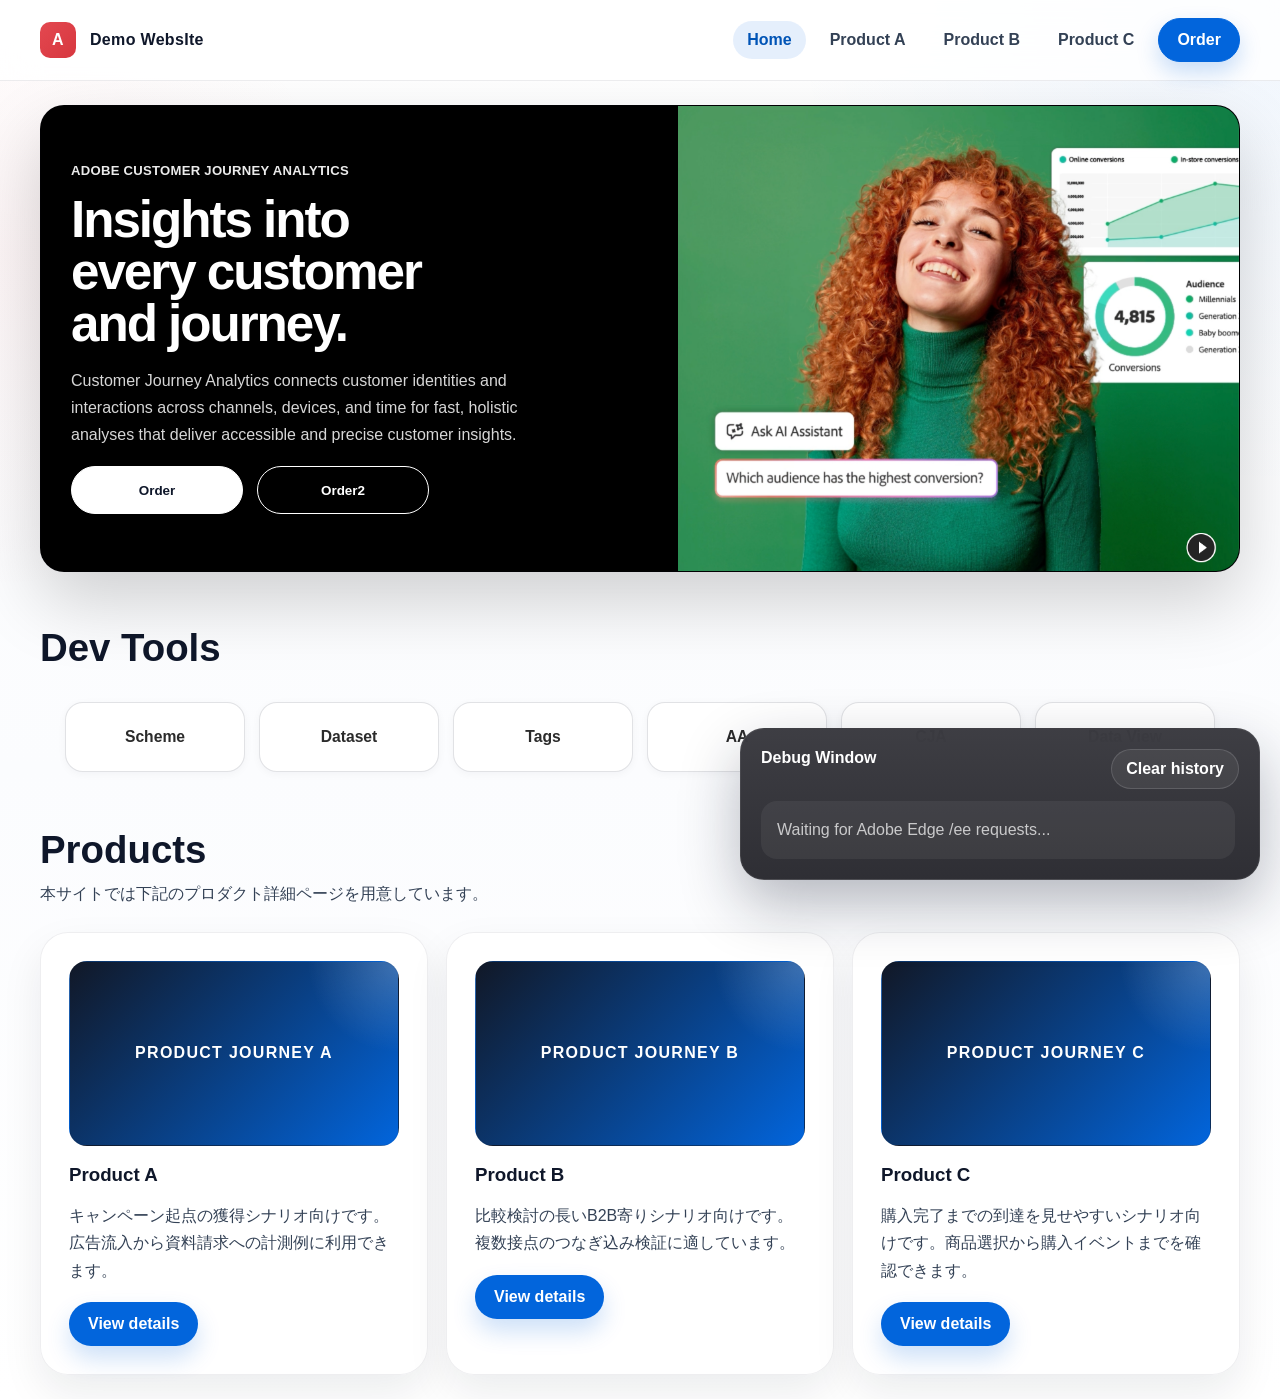
==== index.html @ 6255033c "Update tags tool link" ====
<!DOCTYPE html>
<html lang="ja">
  <head>
    <meta charset="utf-8" />
    <meta name="viewport" content="width=device-width, initial-scale=1" />
    <title>Adobe Demo Commerce | Home</title>
    <meta
      name="description"
      content="Adobe Analytics / Customer Journey Analytics のデモに使いやすい、商品閲覧から申込までの体験サイトです。"
    />
    <script src="https://assets.adobedtm.com/c944d8023d45/63243a3917c3/launch-7893d2162c6a-development.min.js" async></script>
    <link rel="stylesheet" href="assets/styles.css" />
  </head>
  <body class="home-page" data-page-name="home" data-page-category="landing" data-site-section="demo-commerce">
    <header class="site-header">
      <div class="site-header__inner">
        <a class="brand" href="index.html" data-analytics-event="demo.navHome" data-analytics-label="home logo">
          <span class="brand__mark">A</span>
          <span>Demo WebsIte</span>
        </a>
        <nav class="nav" aria-label="Primary">
          <a href="index.html" aria-current="page">Home</a>
          <a href="product-a.html">Product A</a>
          <a href="product-b.html">Product B</a>
          <a href="product-c.html">Product C</a>
          <a class="button button--primary" href="order1.html">Order</a>
        </nav>
      </div>
    </header>

    <main>
      <section class="hero">
        <div class="hero__panel">
          <div class="hero__content">
            <div class="hero__copy">
              <div class="hero__eyebrow">ADOBE CUSTOMER JOURNEY ANALYTICS</div>
              <h1>Insights into every customer and journey.</h1>
              <p>
                Customer Journey Analytics connects customer identities and interactions across channels,
                devices, and time for fast, holistic analyses that deliver accessible and precise customer insights.
              </p>
              <div class="hero__actions">
                <a
                  class="button button--secondary"
                  href="order1.html"
                  data-analytics-event="demo.ctaPrimary"
                  data-analytics-label="hero start order"
                >Order</a>
                <a
                  class="button button--quiet"
                  href="order2.html"
                  data-analytics-event="demo.ctaSecondary"
                  data-analytics-label="hero direct purchase"
                >Order2</a>
              </div>
            </div>
            <div class="hero__media">
              <div class="hero__media-stage">
                <img class="hero__image" src="assets/hero-banner.png" alt="" />
              </div>
            </div>
          </div>
        </div>
      </section>

      <section class="page-section">
        <div class="section-heading">
          <div>
            <h2>Dev Tools</h2>
          </div>
        </div>
        <div class="tools-grid">
          <a
            class="tool-link"
            href="https://experience.adobe.com/#/@acssandboxgdctwo/sname:makutaga-sandbox/platform/schema/browse?initialLoad=false&limit=50&page=1&search=makutaga&sortDescending=1&sortField=lastModifiedDate"
            target="adobe-tool-schema"
          >Scheme</a>
          <a
            class="tool-link"
            href="https://experience.adobe.com/#/@acssandboxgdctwo/sname:makutaga-sandbox/platform/dataset/browse?initialLoad=false&limit=50&page=1&search=makutaga"
            target="adobe-tool-dataset"
          >Dataset</a>
          <a
            class="tool-link"
            href="https://experience.adobe.com/#/@acssandboxgdctwo/sname:makutaga-sandbox/data-collection/tags/companies/COdfe315b537b44970835a52cf2177f55d/properties/PR5b391c469b9547c08da44ddbf000c3e1/dataElements/DE693d056ea1874dbf82fdf738f05960a2"
            target="adobe-tool-tags"
          >Tags</a>
          <a
            class="tool-link"
            href="https://experience.adobe.com/#/@acssandboxgdctwo/so:acssan6/analytics/spa/#/workspace"
            target="adobe-tool-aa"
          >AA</a>
          <a
            class="tool-link"
            href="https://experience.adobe.com/#/@acssandboxgdctwo/platform/analytics/#/workspace"
            target="adobe-tool-cja"
          >CJA</a>
          <a
            class="tool-link"
            href="https://experience.adobe.com/#/@acssandboxgdctwo/platform/analytics/#/apps/data-management/data-views?column=modifiedDate&direction=descending"
            target="adobe-tool-data-view"
          >Data View</a>
        </div>
      </section>

      <section class="page-section">
        <div class="section-heading">
          <div>
            <h2>Products</h2>
            <p>本サイトでは下記のプロダクト詳細ページを用意しています。</p>
          </div>
        </div>
        <div class="grid grid--three">
          <article class="card">
            <div class="feature-media">Product Journey A</div>
            <h3>Product A</h3>
            <p>キャンペーン起点の獲得シナリオ向けです。広告流入から資料請求への計測例に利用できます。</p>
            <div class="button-row">
              <a
                class="button button--primary"
                href="product-a.html"
                data-analytics-event="demo.productSelect"
                data-analytics-label="home product a"
                data-product-name="Product A"
              >View details</a>
            </div>
          </article>
          <article class="card">
            <div class="feature-media">Product Journey B</div>
            <h3>Product B</h3>
            <p>比較検討の長いB2B寄りシナリオ向けです。複数接点のつなぎ込み検証に適しています。</p>
            <div class="button-row">
              <a
                class="button button--primary"
                href="product-b.html"
                data-analytics-event="demo.productSelect"
                data-analytics-label="home product b"
                data-product-name="Product B"
              >View details</a>
            </div>
          </article>
          <article class="card">
            <div class="feature-media">Product Journey C</div>
            <h3>Product C</h3>
            <p>購入完了までの到達を見せやすいシナリオ向けです。商品選択から購入イベントまでを確認できます。</p>
            <div class="button-row">
              <a
                class="button button--primary"
                href="product-c.html"
                data-analytics-event="demo.productSelect"
                data-analytics-label="home product c"
                data-product-name="Product C"
              >View details</a>
            </div>
          </article>
        </div>
      </section>
    </main>

    <script src="assets/site.js"></script>
  </body>
</html>
---- assets/styles.css ----
:root {
  color-scheme: light;
  --spectrum-blue-700: #0265dc;
  --spectrum-blue-800: #0054b6;
  --spectrum-red-600: #e34850;
  --spectrum-red-700: #d7373f;
  --adobe-ink: #0f172a;
  --adobe-slate: #334155;
  --adobe-mist: #eef2ff;
  --adobe-surface: #ffffff;
  --adobe-panel: #f8fafc;
  --spectrum-gray-50: #f8f8f8;
  --spectrum-gray-75: #f2f2f2;
  --spectrum-gray-200: #e6e6e6;
  --spectrum-gray-300: #d5d5d5;
  --spectrum-gray-700: #4b4b4b;
  --spectrum-gray-900: #2c2c2c;
  --page-max-width: 1200px;
  --radius-lg: 24px;
  --radius-md: 18px;
  --radius-sm: 12px;
  --shadow-soft: 0 20px 45px rgba(0, 0, 0, 0.08);
}

* {
  box-sizing: border-box;
}

html {
  scroll-behavior: smooth;
}

body {
  margin: 0;
  font-family: "Adobe Clean", "Source Sans 3", "Segoe UI", sans-serif;
  background:
    radial-gradient(circle at top right, rgba(2, 101, 220, 0.06), transparent 26%),
    radial-gradient(circle at 0% 18%, rgba(227, 72, 80, 0.05), transparent 20%),
    linear-gradient(180deg, #ffffff 0%, #fbfcfe 55%, #ffffff 100%);
  color: var(--adobe-ink);
}

a {
  color: inherit;
  text-decoration: none;
}

img {
  max-width: 100%;
  display: block;
}

.site-header {
  position: sticky;
  top: 0;
  z-index: 50;
  backdrop-filter: blur(18px);
  background: rgba(255, 255, 255, 0.82);
  border-bottom: 1px solid rgba(15, 23, 42, 0.08);
}

.site-header__inner,
.page-section,
.site-footer__inner {
  width: min(calc(100% - 32px), var(--page-max-width));
  margin: 0 auto;
}

.site-header__inner {
  display: flex;
  align-items: center;
  justify-content: space-between;
  padding: 18px 0;
  gap: 24px;
}

.brand {
  display: inline-flex;
  align-items: center;
  gap: 14px;
  font-weight: 700;
  letter-spacing: 0.02em;
}

.brand__mark {
  width: 36px;
  height: 36px;
  display: grid;
  place-items: center;
  border-radius: 10px;
  background: linear-gradient(135deg, var(--spectrum-red-600), var(--spectrum-red-700));
  color: #fff;
  font-weight: 800;
}

.nav {
  display: flex;
  align-items: center;
  gap: 10px;
  flex-wrap: wrap;
  justify-content: flex-end;
}

.nav a {
  padding: 10px 14px;
  border-radius: 999px;
  color: var(--adobe-slate);
  font-weight: 600;
  transition: 180ms ease;
}

.nav a:hover,
.nav a[aria-current="page"] {
  color: var(--spectrum-blue-800);
  background: rgba(2, 101, 220, 0.1);
}

.nav .button {
  padding-inline: 18px;
}

.nav .button--primary {
  background: var(--spectrum-blue-700);
  color: #ffffff;
  border-color: var(--spectrum-blue-700);
  box-shadow: 0 10px 22px rgba(2, 101, 220, 0.22);
}

.nav .button--primary:hover {
  background: var(--spectrum-blue-800);
  color: #ffffff;
}

.hero {
  padding: 32px 0 24px;
}

.hero__panel {
  width: min(calc(100% - 32px), var(--page-max-width));
  margin: 0 auto;
  padding: 40px 36px;
  border-radius: 28px;
  background: linear-gradient(180deg, rgba(10, 10, 12, 0.98), rgba(20, 20, 24, 0.98));
  color: #ffffff;
  border: 1px solid rgba(255, 255, 255, 0.06);
  box-shadow: 0 24px 48px rgba(0, 0, 0, 0.16);
}

.eyebrow,
.hero__eyebrow {
  margin-bottom: 16px;
  color: rgba(255, 255, 255, 0.92);
  font-size: 0.82rem;
  font-weight: 700;
  letter-spacing: 0.02em;
}

.hero h1 {
  margin: 0;
  max-width: 14ch;
  font-size: clamp(2.1rem, 4vw, 3.8rem);
  line-height: 1.02;
  letter-spacing: -0.04em;
}

.hero p {
  max-width: 52ch;
  margin: 16px 0 0;
  font-size: 1rem;
  line-height: 1.7;
  color: rgba(255, 255, 255, 0.84);
}

.hero .button--secondary {
  background: #ffffff;
  color: var(--adobe-ink);
  border-color: #ffffff;
}

.hero .button--quiet {
  background: transparent;
  color: #ffffff;
  border-color: #ffffff;
}

.home-page .hero {
  padding: 24px 0 22px;
}

.home-page .hero__panel {
  width: min(calc(100% - 32px), var(--page-max-width));
  margin: 0 auto;
  padding: 0;
  border-radius: 24px;
  background: #000000;
  color: #ffffff;
  border: 1px solid rgba(15, 23, 42, 0.08);
  box-shadow: 0 30px 70px rgba(0, 0, 0, 0.18);
  overflow: hidden;
  position: relative;
}

.home-page .hero__content {
  display: grid;
  grid-template-columns: minmax(0, 1fr) minmax(380px, 0.88fr);
  align-items: stretch;
}

.home-page .hero__copy {
  padding: 32px 30px;
  display: flex;
  flex-direction: column;
  justify-content: center;
}

.home-page .hero__media {
  min-height: 300px;
}

.home-page .hero__media-stage {
  position: relative;
  width: 100%;
  height: 100%;
  min-height: 300px;
  overflow: hidden;
  background:
    radial-gradient(circle at top left, rgba(255, 255, 255, 0.14), transparent 28%),
    linear-gradient(135deg, #53b56f 0%, #0f8a44 100%);
}

.home-page .hero__image {
  width: 100%;
  height: 100%;
  object-fit: cover;
  object-position: center;
}

.home-page .hero__badge {
  position: absolute;
  padding: 8px 14px;
  border-radius: 12px;
  background: rgba(255, 255, 255, 0.98);
  color: #202223;
  font-weight: 700;
  box-shadow: 0 12px 28px rgba(0, 0, 0, 0.18);
  font-size: 0.76rem;
  text-decoration: none;
}

.home-page .hero__badge--top {
  top: 14px;
  right: 14px;
}

.home-page .hero__badge--mid {
  left: 14px;
  bottom: 52px;
}

.home-page .hero__badge--bottom {
  left: 14px;
  right: 14px;
  bottom: 8px;
  font-weight: 500;
  border: 2px solid rgba(215, 55, 63, 0.22);
}

.home-page .hero__panel::before {
  display: none;
}

.home-page .hero__panel::after {
  display: none;
}

.hero__actions,
.button-row {
  display: flex;
  flex-wrap: wrap;
  gap: 14px;
  margin-top: 18px;
}

.hero__actions .button {
  min-width: 172px;
  min-height: 48px;
  border-radius: 999px;
  font-size: 0.84rem;
}

.hero__stats {
  display: grid;
  grid-template-columns: repeat(3, minmax(0, 1fr));
  gap: 14px;
  margin-top: 40px;
}

.stat {
  padding: 20px;
  border-radius: 20px;
  background: rgba(255, 255, 255, 0.14);
  border: 1px solid rgba(255, 255, 255, 0.16);
}

.stat strong {
  display: block;
  font-size: 1.7rem;
}

.page-section {
  padding: 32px 0 24px;
}

.section-heading {
  display: flex;
  align-items: end;
  justify-content: space-between;
  gap: 18px;
  margin-bottom: 24px;
}

.section-heading h2 {
  margin: 0 0 8px;
  font-size: clamp(1.8rem, 3vw, 2.7rem);
}

.section-heading p {
  margin: 0;
  max-width: 56ch;
  color: var(--adobe-slate);
  line-height: 1.7;
}

.grid {
  display: grid;
  gap: 18px;
}

.grid--three {
  grid-template-columns: repeat(3, minmax(0, 1fr));
}

.grid--two {
  grid-template-columns: repeat(2, minmax(0, 1fr));
}

.tools-grid {
  display: flex;
  flex-wrap: wrap;
  gap: 14px;
  justify-content: center;
}

.tool-link {
  min-width: 180px;
  padding: 24px 34px;
  border: 1px solid rgba(15, 23, 42, 0.12);
  border-radius: 18px;
  background: #ffffff;
  box-shadow: 0 2px 8px rgba(15, 23, 42, 0.04);
  color: #2b2b2b;
  font-size: 0.98rem;
  font-weight: 700;
  line-height: 1.3;
  text-align: center;
  transition: border-color 180ms ease, box-shadow 180ms ease, transform 180ms ease;
}

.tool-link:hover {
  border-color: rgba(2, 101, 220, 0.22);
  box-shadow: 0 10px 24px rgba(15, 23, 42, 0.08);
  transform: translateY(-1px);
}

.card {
  background: rgba(255, 255, 255, 0.94);
  border: 1px solid rgba(15, 23, 42, 0.07);
  border-radius: 28px;
  padding: 28px;
  box-shadow: 0 18px 42px rgba(15, 23, 42, 0.08);
}

.card--accent {
  background:
    linear-gradient(180deg, rgba(239, 246, 255, 0.98), rgba(255, 255, 255, 0.98));
}

.card__icon {
  width: 48px;
  height: 48px;
  display: inline-grid;
  place-items: center;
  border-radius: 14px;
  margin-bottom: 16px;
  background: linear-gradient(135deg, rgba(2, 101, 220, 0.12), rgba(227, 72, 80, 0.12));
  color: var(--spectrum-blue-800);
  font-weight: 700;
}

.card h3,
.card h4 {
  margin: 0 0 10px;
}

.card p,
.card li,
.timeline__item p,
.detail-list li {
  color: var(--adobe-slate);
  line-height: 1.7;
}

.feature-media {
  aspect-ratio: 16 / 9;
  border-radius: var(--radius-md);
  background:
    radial-gradient(circle at top right, rgba(255, 255, 255, 0.22), transparent 24%),
    linear-gradient(135deg, #111827, #0265dc);
  border: 1px solid rgba(15, 23, 42, 0.06);
  margin-bottom: 18px;
  display: grid;
  place-items: center;
  color: #fff;
  font-weight: 700;
  letter-spacing: 0.08em;
  text-transform: uppercase;
}

.button {
  display: inline-flex;
  align-items: center;
  justify-content: center;
  gap: 8px;
  min-height: 44px;
  padding: 10px 18px;
  border-radius: 999px;
  border: 1px solid transparent;
  font-weight: 700;
  cursor: pointer;
  transition: 180ms ease;
}

.button--primary {
  background: var(--spectrum-blue-700);
  color: #fff;
  box-shadow: 0 12px 24px rgba(2, 101, 220, 0.2);
}

.button--primary:hover {
  background: var(--spectrum-blue-800);
}

.button--secondary {
  background: #fff;
  color: var(--adobe-ink);
  border-color: rgba(15, 23, 42, 0.1);
}

.button--quiet {
  background: rgba(2, 101, 220, 0.08);
  color: var(--spectrum-blue-800);
  border-color: rgba(2, 101, 220, 0.08);
}

.timeline {
  display: grid;
  gap: 14px;
}

.timeline__item {
  padding: 18px 20px;
  border-left: 4px solid var(--spectrum-red-600);
  border-radius: 0 var(--radius-md) var(--radius-md) 0;
  background: rgba(255, 255, 255, 0.92);
  border-top: 1px solid rgba(15, 23, 42, 0.05);
  border-right: 1px solid rgba(15, 23, 42, 0.05);
  border-bottom: 1px solid rgba(15, 23, 42, 0.05);
}

.detail-list,
.check-list {
  padding-left: 20px;
  margin: 14px 0 0;
}

.form-shell {
  display: grid;
  grid-template-columns: 1.2fr 0.8fr;
  gap: 18px;
}

.form-card {
  padding: 28px;
}

.field {
  display: grid;
  gap: 8px;
  margin-bottom: 18px;
}

.field label,
.field legend {
  font-weight: 700;
}

.field input,
.field select,
.field textarea {
  width: 100%;
  padding: 13px 14px;
  font: inherit;
  border-radius: 14px;
  border: 1px solid var(--spectrum-gray-300);
  background: #fff;
}

.fieldset-inline {
  border: 0;
  padding: 0;
  margin: 0 0 18px;
}

.option-row {
  display: grid;
  gap: 10px;
}

.option {
  display: flex;
  gap: 12px;
  align-items: start;
  padding: 14px;
  border: 1px solid var(--spectrum-gray-300);
  border-radius: 16px;
  background: #fff;
}

.option input {
  margin-top: 4px;
}

.option strong {
  display: block;
  margin-bottom: 4px;
}

.summary {
  background: linear-gradient(180deg, rgba(239, 246, 255, 0.96), rgba(255, 255, 255, 0.98));
}

.summary dt {
  color: var(--adobe-slate);
  margin-top: 12px;
}

.summary dd {
  margin: 4px 0 0;
  font-weight: 700;
}

.flash {
  margin-top: 18px;
  padding: 14px 16px;
  border-radius: 16px;
  background: rgba(2, 101, 220, 0.08);
  color: var(--spectrum-blue-800);
  display: none;
}

.flash.is-visible {
  display: block;
}

.site-footer {
  padding: 40px 0 64px;
}

.site-footer__inner {
  display: grid;
  gap: 18px;
  grid-template-columns: 1.2fr 0.8fr;
}

.fine-print {
  color: var(--adobe-slate);
  font-size: 0.95rem;
  line-height: 1.7;
}

.debug-panel {
  position: fixed;
  right: 20px;
  bottom: 20px;
  z-index: 90;
  width: min(520px, calc(100vw - 24px));
}

.debug-panel__drawer {
  padding: 20px;
  border: 1px solid rgba(255, 255, 255, 0.08);
  border-radius: 24px;
  background:
    linear-gradient(180deg, rgba(54, 54, 60, 0.96), rgba(38, 38, 44, 0.96));
  color: #f8fafc;
  box-shadow: 0 24px 60px rgba(15, 23, 42, 0.3);
  backdrop-filter: blur(18px);
}

.debug-panel__header {
  display: flex;
  align-items: start;
  justify-content: space-between;
  gap: 16px;
}

.debug-panel__toggle {
  padding: 0;
  border: 0;
  background: transparent;
  color: #ffffff;
  font: inherit;
  font-size: 1rem;
  font-weight: 700;
  cursor: pointer;
}

.debug-panel__content[hidden] {
  display: none;
}

.debug-panel__header p {
  margin: 8px 0 0;
  color: rgba(255, 255, 255, 0.72);
  line-height: 1.6;
}

.debug-panel__clear {
  min-width: 116px;
  min-height: 40px;
  padding: 0 14px;
  border: 1px solid rgba(255, 255, 255, 0.14);
  border-radius: 999px;
  background: rgba(255, 255, 255, 0.06);
  color: #ffffff;
  font: inherit;
  font-weight: 700;
  cursor: pointer;
}

.debug-history {
  display: grid;
  gap: 14px;
  margin-top: 12px;
  max-height: min(65vh, 720px);
  overflow: auto;
  padding-right: 4px;
}

.debug-panel__empty {
  margin: 0;
  padding: 16px;
  border-radius: 16px;
  background: rgba(255, 255, 255, 0.06);
  color: rgba(255, 255, 255, 0.72);
  line-height: 1.6;
}

.debug-history-item {
  padding: 16px;
  border-radius: 18px;
  background: rgba(255, 255, 255, 0.05);
  border: 1px solid rgba(255, 255, 255, 0.08);
  box-shadow: none;
}

.debug-history-item__title {
  display: flex;
  flex-direction: column;
  gap: 4px;
  margin-bottom: 12px;
}

.debug-history-item__title strong {
  color: #ffffff;
  font-size: 0.95rem;
  line-height: 1.45;
}

.debug-history-item__title span {
  color: #7cc0ff;
  font-size: 0.82rem;
  word-break: break-word;
}

.debug-history-item__grid {
  display: grid;
  grid-template-columns: repeat(2, minmax(0, 1fr));
  gap: 10px;
  margin: 0;
}

.debug-definition {
  padding: 10px 12px;
  border-radius: 12px;
  background: rgba(255, 255, 255, 0.04);
  border: 1px solid rgba(255, 255, 255, 0.06);
}

.debug-definition dt {
  color: rgba(255, 255, 255, 0.62);
  font-size: 0.74rem;
  text-transform: uppercase;
  letter-spacing: 0.04em;
}

.debug-definition dd {
  margin: 6px 0 0;
  color: #ffffff;
  font-size: 0.86rem;
  word-break: break-word;
}

.debug-code-block {
  margin-top: 12px;
  padding: 12px;
  border-radius: 14px;
  background: rgba(255, 255, 255, 0.04);
  border: 1px solid rgba(255, 255, 255, 0.06);
}

.debug-code-block strong {
  display: block;
  color: rgba(255, 255, 255, 0.72);
  font-size: 0.78rem;
  letter-spacing: 0.04em;
  text-transform: uppercase;
}

.debug-code-block pre {
  margin: 10px 0 0;
  max-height: 220px;
  overflow: auto;
  color: #f8fafc;
  font-size: 0.78rem;
  line-height: 1.55;
  white-space: pre-wrap;
  word-break: break-word;
}

.json-tree {
  margin-top: 8px;
}

.json-tree__node {
  margin: 0;
  padding-left: 12px;
  border-left: 1px solid rgba(255, 255, 255, 0.1);
}

.json-tree__node + .json-tree__node {
  margin-top: 6px;
}

.json-tree__summary {
  cursor: pointer;
  color: #ffffff;
  font-weight: 600;
  padding: 4px 0;
  list-style: none;
}

.json-tree__summary::-webkit-details-marker {
  display: none;
}

.json-tree__summary::before {
  content: "▾";
  display: inline-block;
  margin-right: 8px;
  color: #7cc0ff;
}

.json-tree__node:not([open]) > .json-tree__summary::before {
  content: "▸";
}

.json-tree__children {
  display: grid;
  gap: 6px;
  margin: 4px 0 8px;
}

.json-tree__row {
  display: flex;
  gap: 10px;
  align-items: start;
  flex-wrap: wrap;
}

.json-tree__key {
  color: #7cc0ff;
  min-width: 120px;
  font-weight: 600;
}

.json-tree__value {
  color: #f8fafc;
  word-break: break-word;
}

.json-tree__value--string {
  color: #d6f5ff;
}

.json-tree__value--number {
  color: #fdbb74;
}

.json-tree__value--boolean {
  color: #86efac;
}

.json-tree__value--null {
  color: #94a3b8;
}

@media (max-width: 960px) {
  .hero__stats,
  .grid--three,
  .grid--two,
  .form-shell,
  .site-footer__inner {
    grid-template-columns: 1fr;
  }

  .section-heading {
    align-items: start;
    flex-direction: column;
  }

  .tool-link {
    min-width: 160px;
    flex: 1 1 calc(50% - 14px);
  }
}

@media (max-width: 720px) {
  .site-header__inner {
    align-items: start;
    flex-direction: column;
  }

  .hero__content {
    grid-template-columns: 1fr;
  }

  .tool-link {
    width: 100%;
    min-width: 0;
    flex-basis: 100%;
  }

  .home-page .hero__copy {
    padding: 26px 20px 14px;
  }

  .home-page .hero__media {
    min-height: 220px;
  }

  .home-page .hero__media-stage {
    min-height: 220px;
  }

  .hero__badge--top {
    top: 24px;
    right: 24px;
  }

  .hero__badge--mid {
    left: 20px;
    bottom: 116px;
  }

  .hero__badge--bottom {
    left: 20px;
    right: 20px;
    bottom: 28px;
  }

  .hero {
    padding-top: 32px;
  }

  .page-section,
  .site-footer {
    padding-top: 24px;
  }

  .debug-panel {
    right: 12px;
    bottom: 12px;
    width: calc(100vw - 24px);
  }

  .debug-panel__header {
    flex-direction: column;
  }

  .debug-history-item__grid {
    grid-template-columns: 1fr;
  }
}
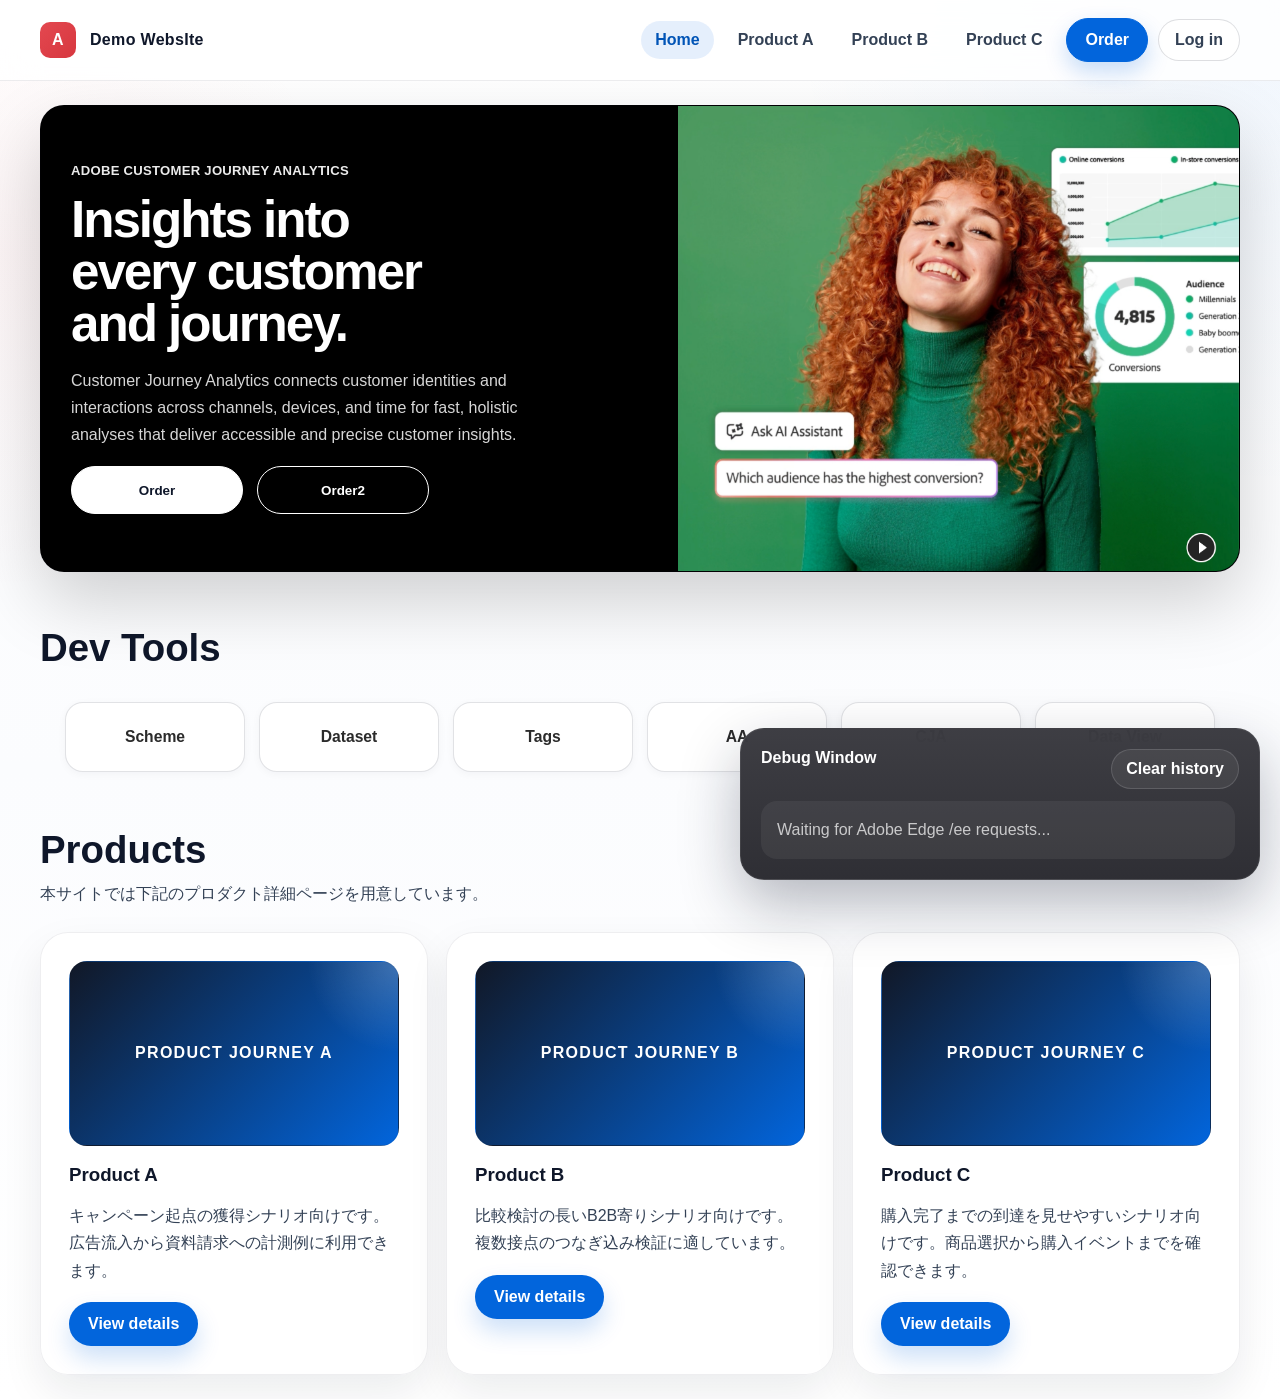
==== commit b5adf097: "Add demo login state UI and tracking" ====
--- a/index.html
+++ b/index.html
@@ -24,6 +24,7 @@
           <a href="product-b.html">Product B</a>
           <a href="product-c.html">Product C</a>
           <a class="button button--primary" href="order1.html">Order</a>
+          <div class="nav__account" data-login-root></div>
         </nav>
       </div>
     </header>
@@ -97,7 +98,7 @@
           >CJA</a>
           <a
             class="tool-link"
-            href="https://experience.adobe.com/#/@acssandboxgdctwo/platform/analytics/#/apps/data-management/data-views?column=modifiedDate&direction=descending"
+            href="https://experience.adobe.com/#/@acssandboxgdctwo/platform/analytics/#/apps/data-management/data-views/dv_6942c22f66d8c3b00495991f"
             target="adobe-tool-data-view"
           >Data View</a>
         </div>
--- a/assets/styles.css
+++ b/assets/styles.css
@@ -131,6 +131,91 @@
   color: #ffffff;
 }
 
+.nav__account {
+  display: flex;
+  align-items: center;
+}
+
+.account-nav {
+  display: flex;
+  align-items: center;
+  justify-content: flex-end;
+  gap: 10px;
+  flex-wrap: wrap;
+  color: var(--adobe-slate);
+}
+
+.account-nav__button,
+.account-nav__submit,
+.account-nav__logout {
+  appearance: none;
+  min-height: 42px;
+  padding: 10px 16px;
+  border: 1px solid rgba(15, 23, 42, 0.14);
+  border-radius: 999px;
+  background: rgba(255, 255, 255, 0.82);
+  color: var(--adobe-slate);
+  cursor: pointer;
+  font: inherit;
+  font-weight: 700;
+  transition: 180ms ease;
+}
+
+.account-nav__button:hover,
+.account-nav__submit:hover,
+.account-nav__logout:hover {
+  border-color: rgba(2, 101, 220, 0.3);
+  color: var(--spectrum-blue-800);
+  background: rgba(2, 101, 220, 0.08);
+}
+
+.account-nav__greeting {
+  font-size: 0.92rem;
+  font-weight: 700;
+}
+
+.account-nav__panel {
+  display: flex;
+  align-items: center;
+  gap: 10px;
+  flex-wrap: wrap;
+  padding: 10px 12px;
+  border: 1px solid rgba(15, 23, 42, 0.1);
+  border-radius: 18px;
+  background: rgba(255, 255, 255, 0.92);
+  box-shadow: 0 14px 32px rgba(15, 23, 42, 0.08);
+}
+
+.account-nav__field {
+  display: flex;
+  flex-direction: column;
+  gap: 6px;
+}
+
+.account-nav__field label {
+  font-size: 0.78rem;
+  font-weight: 700;
+  color: var(--adobe-slate);
+}
+
+.account-nav__field input {
+  width: min(220px, 50vw);
+  min-height: 42px;
+  padding: 10px 14px;
+  border: 1px solid rgba(15, 23, 42, 0.12);
+  border-radius: 999px;
+  background: #ffffff;
+  color: var(--adobe-ink);
+  font: inherit;
+}
+
+.account-nav__error {
+  width: 100%;
+  font-size: 0.8rem;
+  color: var(--spectrum-red-700);
+  font-weight: 700;
+}
+
 .hero {
   padding: 32px 0 24px;
 }
@@ -851,6 +936,22 @@
     flex-direction: column;
   }
 
+  .nav {
+    width: 100%;
+    justify-content: flex-start;
+  }
+
+  .nav__account,
+  .account-nav {
+    width: 100%;
+    justify-content: flex-start;
+  }
+
+  .account-nav__field,
+  .account-nav__field input {
+    width: 100%;
+  }
+
   .hero__content {
     grid-template-columns: 1fr;
   }
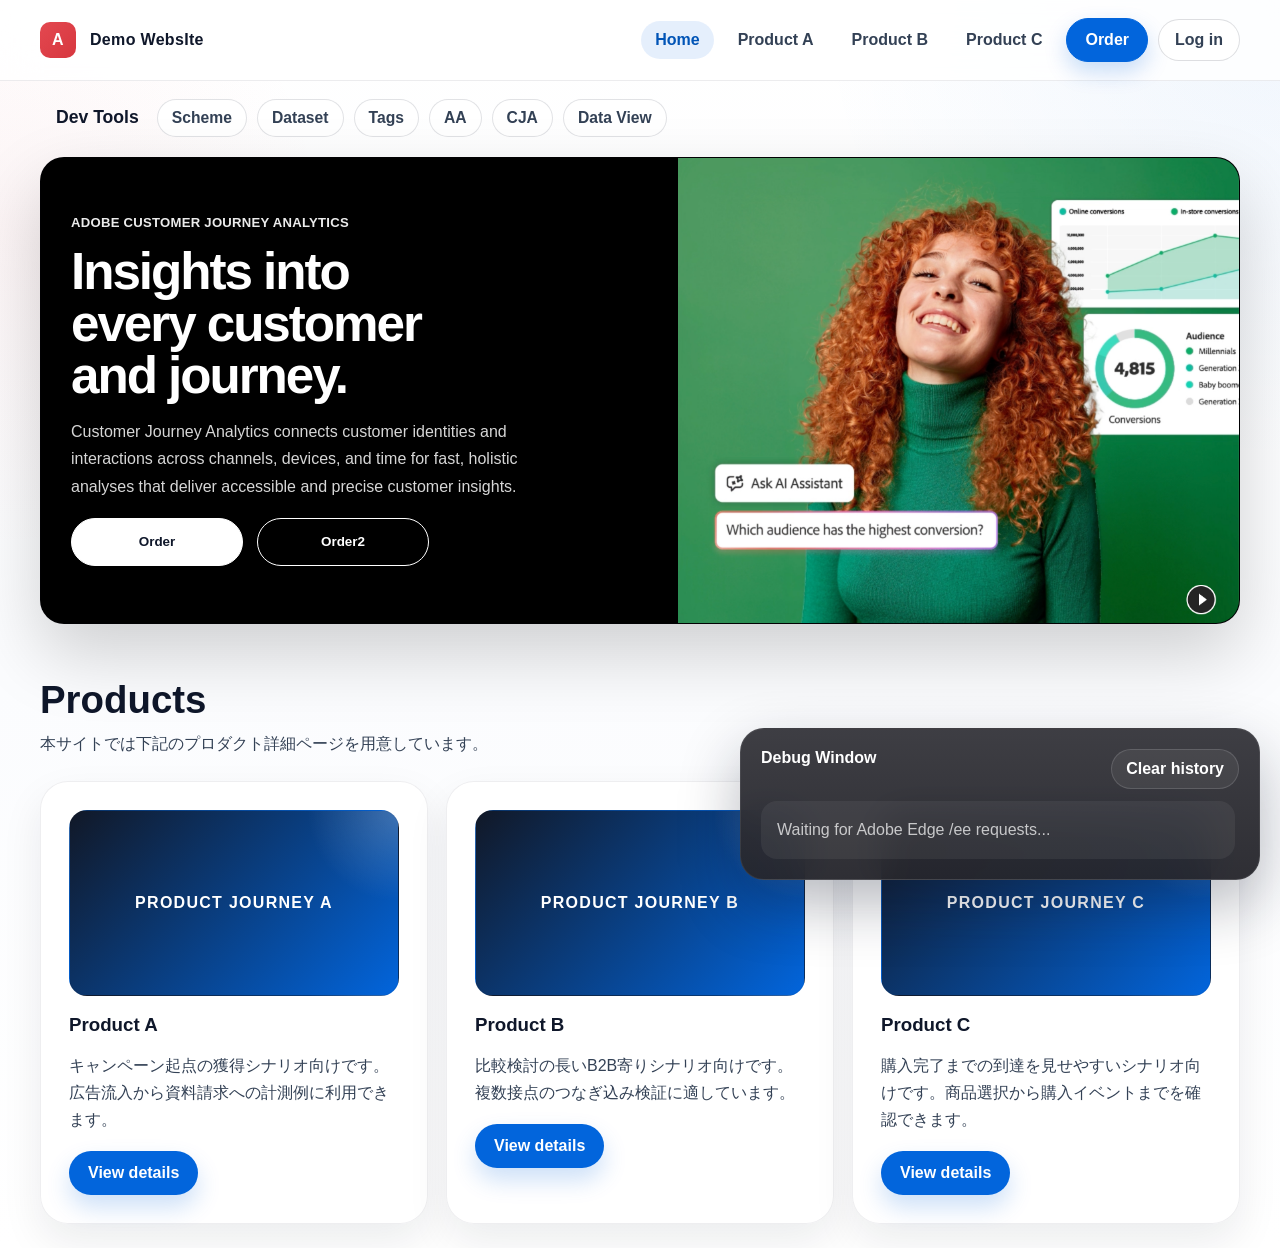
==== commit 5ebd3d0d: "Move dev tools above hero" ====
--- a/index.html
+++ b/index.html
@@ -30,6 +30,44 @@
     </header>
 
     <main>
+      <section class="page-section page-section--tools">
+        <div class="tools-bar">
+          <h2>Dev Tools</h2>
+          <div class="tools-grid">
+            <a
+              class="tool-link"
+              href="https://experience.adobe.com/#/@acssandboxgdctwo/sname:makutaga-sandbox/platform/schema/browse?initialLoad=false&limit=50&page=1&search=makutaga&sortDescending=1&sortField=lastModifiedDate"
+              target="adobe-tool-schema"
+            >Scheme</a>
+            <a
+              class="tool-link"
+              href="https://experience.adobe.com/#/@acssandboxgdctwo/sname:makutaga-sandbox/platform/dataset/browse?initialLoad=false&limit=50&page=1&search=makutaga"
+              target="adobe-tool-dataset"
+            >Dataset</a>
+            <a
+              class="tool-link"
+              href="https://experience.adobe.com/#/@acssandboxgdctwo/sname:makutaga-sandbox/data-collection/tags/companies/COdfe315b537b44970835a52cf2177f55d/properties/PR5b391c469b9547c08da44ddbf000c3e1/dataElements/DE693d056ea1874dbf82fdf738f05960a2"
+              target="adobe-tool-tags"
+            >Tags</a>
+            <a
+              class="tool-link"
+              href="https://experience.adobe.com/#/@acssandboxgdctwo/so:acssan6/analytics/spa/#/workspace"
+              target="adobe-tool-aa"
+            >AA</a>
+            <a
+              class="tool-link"
+              href="https://experience.adobe.com/#/@acssandboxgdctwo/platform/analytics/#/workspace"
+              target="adobe-tool-cja"
+            >CJA</a>
+            <a
+              class="tool-link"
+              href="https://experience.adobe.com/#/@acssandboxgdctwo/platform/analytics/#/apps/data-management/data-views/dv_6942c22f66d8c3b00495991f"
+              target="adobe-tool-data-view"
+            >Data View</a>
+          </div>
+        </div>
+      </section>
+
       <section class="hero">
         <div class="hero__panel">
           <div class="hero__content">
@@ -61,46 +99,6 @@
               </div>
             </div>
           </div>
-        </div>
-      </section>
-
-      <section class="page-section">
-        <div class="section-heading">
-          <div>
-            <h2>Dev Tools</h2>
-          </div>
-        </div>
-        <div class="tools-grid">
-          <a
-            class="tool-link"
-            href="https://experience.adobe.com/#/@acssandboxgdctwo/sname:makutaga-sandbox/platform/schema/browse?initialLoad=false&limit=50&page=1&search=makutaga&sortDescending=1&sortField=lastModifiedDate"
-            target="adobe-tool-schema"
-          >Scheme</a>
-          <a
-            class="tool-link"
-            href="https://experience.adobe.com/#/@acssandboxgdctwo/sname:makutaga-sandbox/platform/dataset/browse?initialLoad=false&limit=50&page=1&search=makutaga"
-            target="adobe-tool-dataset"
-          >Dataset</a>
-          <a
-            class="tool-link"
-            href="https://experience.adobe.com/#/@acssandboxgdctwo/sname:makutaga-sandbox/data-collection/tags/companies/COdfe315b537b44970835a52cf2177f55d/properties/PR5b391c469b9547c08da44ddbf000c3e1/dataElements/DE693d056ea1874dbf82fdf738f05960a2"
-            target="adobe-tool-tags"
-          >Tags</a>
-          <a
-            class="tool-link"
-            href="https://experience.adobe.com/#/@acssandboxgdctwo/so:acssan6/analytics/spa/#/workspace"
-            target="adobe-tool-aa"
-          >AA</a>
-          <a
-            class="tool-link"
-            href="https://experience.adobe.com/#/@acssandboxgdctwo/platform/analytics/#/workspace"
-            target="adobe-tool-cja"
-          >CJA</a>
-          <a
-            class="tool-link"
-            href="https://experience.adobe.com/#/@acssandboxgdctwo/platform/analytics/#/apps/data-management/data-views/dv_6942c22f66d8c3b00495991f"
-            target="adobe-tool-data-view"
-          >Data View</a>
         </div>
       </section>
 
--- a/assets/styles.css
+++ b/assets/styles.css
@@ -269,7 +269,7 @@
 }
 
 .home-page .hero {
-  padding: 24px 0 22px;
+  padding: 12px 0 22px;
 }
 
 .home-page .hero__panel {
@@ -432,29 +432,55 @@
 .tools-grid {
   display: flex;
   flex-wrap: wrap;
-  gap: 14px;
-  justify-content: center;
+  gap: 10px;
+  align-items: center;
 }
 
 .tool-link {
-  min-width: 180px;
-  padding: 24px 34px;
+  min-width: 0;
+  padding: 10px 14px;
   border: 1px solid rgba(15, 23, 42, 0.12);
-  border-radius: 18px;
-  background: #ffffff;
-  box-shadow: 0 2px 8px rgba(15, 23, 42, 0.04);
-  color: #2b2b2b;
+  border-radius: 999px;
+  background: rgba(255, 255, 255, 0.9);
+  box-shadow: none;
+  color: var(--adobe-slate);
   font-size: 0.98rem;
   font-weight: 700;
-  line-height: 1.3;
+  line-height: 1;
   text-align: center;
   transition: border-color 180ms ease, box-shadow 180ms ease, transform 180ms ease;
 }
 
 .tool-link:hover {
+  color: var(--spectrum-blue-800);
+  background: rgba(2, 101, 220, 0.08);
   border-color: rgba(2, 101, 220, 0.22);
-  box-shadow: 0 10px 24px rgba(15, 23, 42, 0.08);
-  transform: translateY(-1px);
+  box-shadow: none;
+  transform: none;
+}
+
+.page-section--tools {
+  padding: 18px 0 8px;
+}
+
+.tools-bar {
+  width: min(calc(100% - 32px), var(--page-max-width));
+  margin: 0 auto;
+  display: flex;
+  align-items: center;
+  gap: 18px;
+  flex-wrap: wrap;
+}
+
+.tools-bar h2 {
+  margin: 0;
+  font-size: 1.1rem;
+  line-height: 1;
+  white-space: nowrap;
+}
+
+.tools-bar .tools-grid {
+  flex: 1 1 auto;
 }
 
 .card {
@@ -928,6 +954,10 @@
     min-width: 160px;
     flex: 1 1 calc(50% - 14px);
   }
+
+  .tools-bar {
+    align-items: flex-start;
+  }
 }
 
 @media (max-width: 720px) {
@@ -957,9 +987,8 @@
   }
 
   .tool-link {
-    width: 100%;
     min-width: 0;
-    flex-basis: 100%;
+    flex-basis: auto;
   }
 
   .home-page .hero__copy {
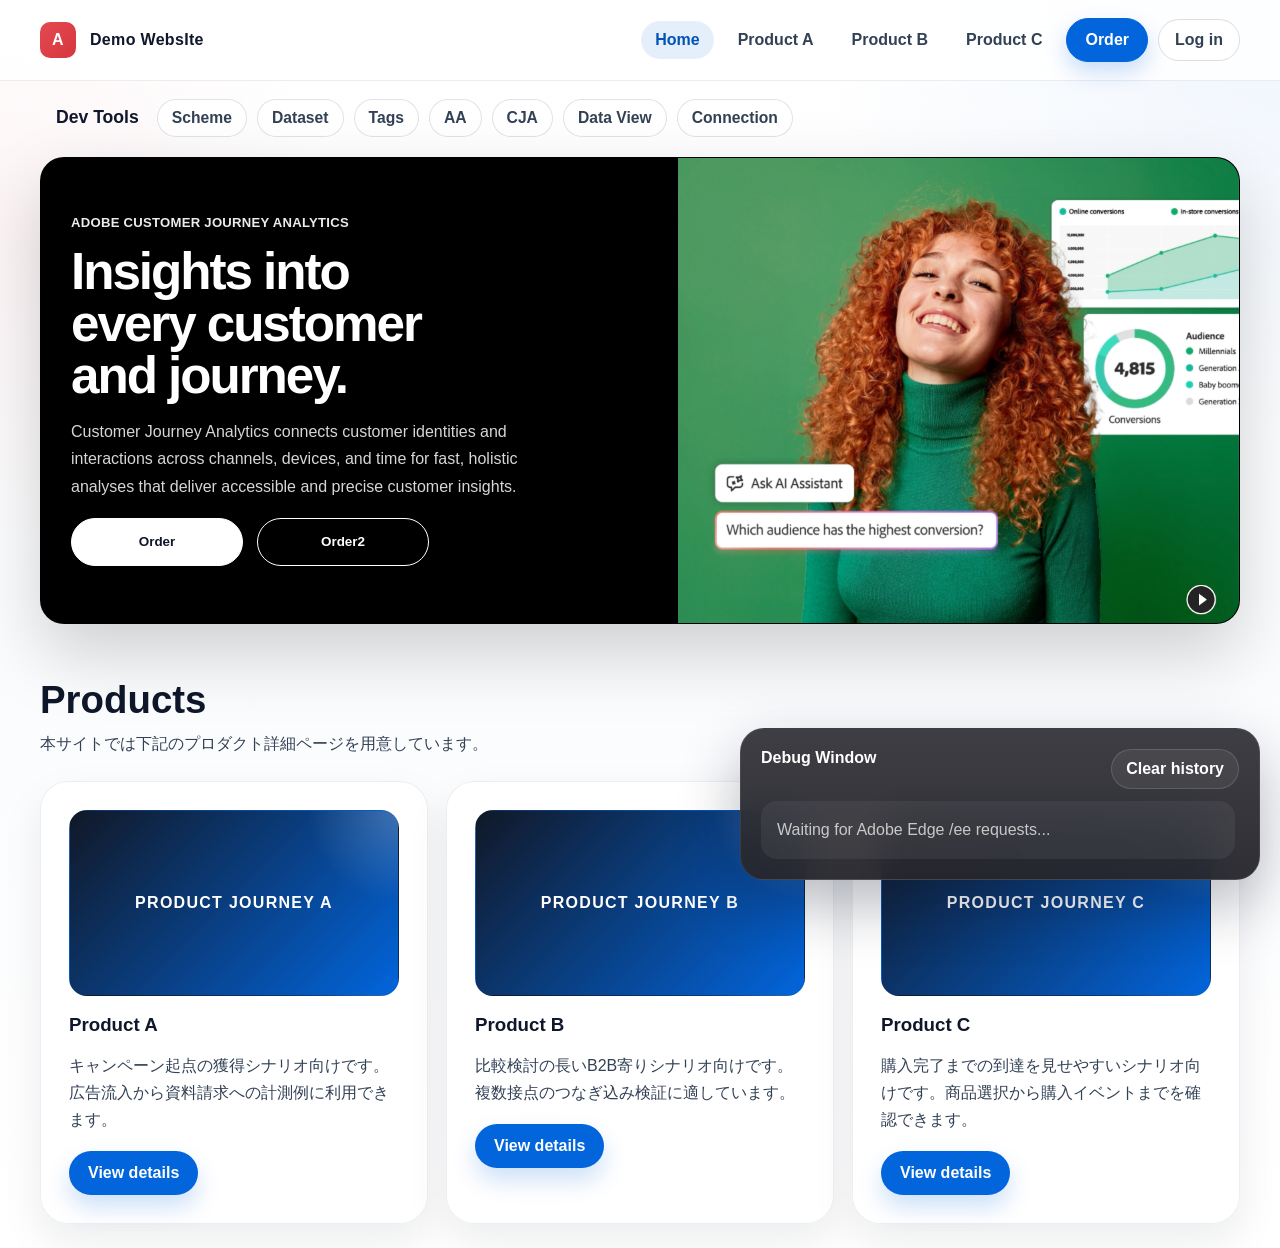
==== commit 058ae6a9: "Add connection link to dev tools" ====
--- a/index.html
+++ b/index.html
@@ -64,6 +64,11 @@
               href="https://experience.adobe.com/#/@acssandboxgdctwo/platform/analytics/#/apps/data-management/data-views/dv_6942c22f66d8c3b00495991f"
               target="adobe-tool-data-view"
             >Data View</a>
+            <a
+              class="tool-link"
+              href="https://experience.adobe.com/#/@acssandboxgdctwo/platform/analytics/#/apps/data-management/connections/dg_66f20267-cd87-4d2e-9e43-06689770b62d?page=1&search=all&column=lastAdded&direction=descending&limit=25"
+              target="adobe-tool-connection"
+            >Connection</a>
           </div>
         </div>
       </section>
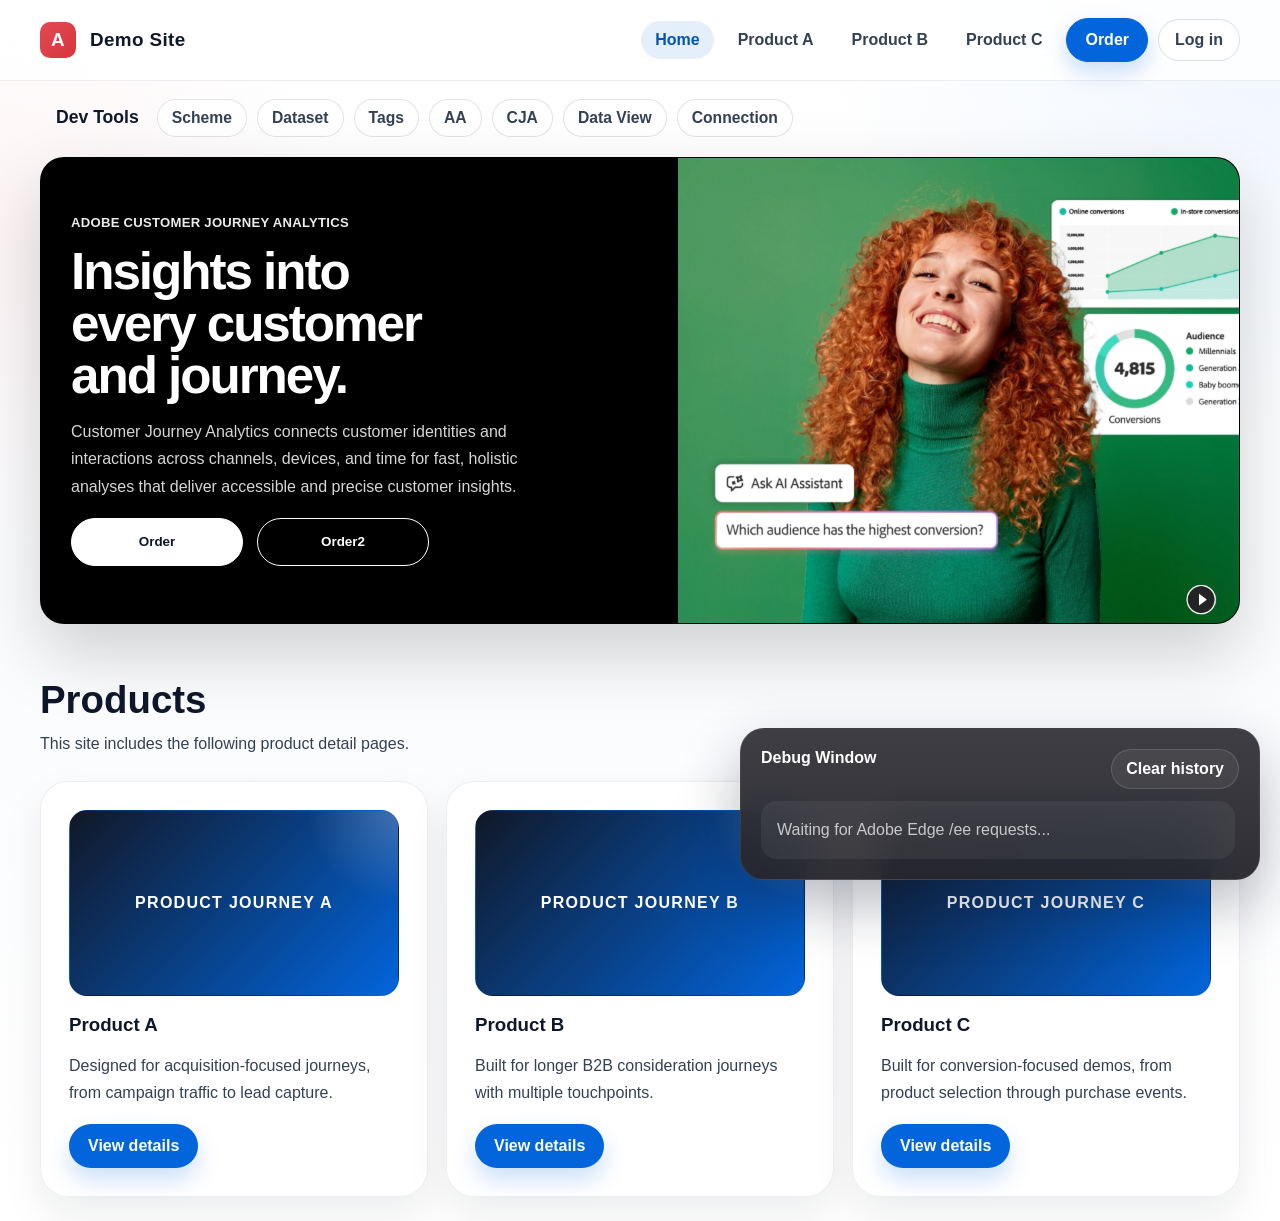
==== commit 779dc9cb: "Translate site copy to English" ====
--- a/index.html
+++ b/index.html
@@ -1,12 +1,12 @@
 <!DOCTYPE html>
-<html lang="ja">
+<html lang="en">
   <head>
     <meta charset="utf-8" />
     <meta name="viewport" content="width=device-width, initial-scale=1" />
-    <title>Adobe Demo Commerce | Home</title>
+    <title>Demo Site | Home</title>
     <meta
       name="description"
-      content="Adobe Analytics / Customer Journey Analytics のデモに使いやすい、商品閲覧から申込までの体験サイトです。"
+      content="A demo site for Adobe Analytics and Customer Journey Analytics, covering product browsing through conversion."
     />
     <script src="https://assets.adobedtm.com/c944d8023d45/63243a3917c3/launch-7893d2162c6a-development.min.js" async></script>
     <link rel="stylesheet" href="assets/styles.css" />
@@ -16,7 +16,7 @@
       <div class="site-header__inner">
         <a class="brand" href="index.html" data-analytics-event="demo.navHome" data-analytics-label="home logo">
           <span class="brand__mark">A</span>
-          <span>Demo WebsIte</span>
+          <span>Demo Site</span>
         </a>
         <nav class="nav" aria-label="Primary">
           <a href="index.html" aria-current="page">Home</a>
@@ -111,14 +111,14 @@
         <div class="section-heading">
           <div>
             <h2>Products</h2>
-            <p>本サイトでは下記のプロダクト詳細ページを用意しています。</p>
+            <p>This site includes the following product detail pages.</p>
           </div>
         </div>
         <div class="grid grid--three">
           <article class="card">
             <div class="feature-media">Product Journey A</div>
             <h3>Product A</h3>
-            <p>キャンペーン起点の獲得シナリオ向けです。広告流入から資料請求への計測例に利用できます。</p>
+            <p>Designed for acquisition-focused journeys, from campaign traffic to lead capture.</p>
             <div class="button-row">
               <a
                 class="button button--primary"
@@ -132,7 +132,7 @@
           <article class="card">
             <div class="feature-media">Product Journey B</div>
             <h3>Product B</h3>
-            <p>比較検討の長いB2B寄りシナリオ向けです。複数接点のつなぎ込み検証に適しています。</p>
+            <p>Built for longer B2B consideration journeys with multiple touchpoints.</p>
             <div class="button-row">
               <a
                 class="button button--primary"
@@ -146,7 +146,7 @@
           <article class="card">
             <div class="feature-media">Product Journey C</div>
             <h3>Product C</h3>
-            <p>購入完了までの到達を見せやすいシナリオ向けです。商品選択から購入イベントまでを確認できます。</p>
+            <p>Built for conversion-focused demos, from product selection through purchase events.</p>
             <div class="button-row">
               <a
                 class="button button--primary"
--- a/assets/styles.css
+++ b/assets/styles.css
@@ -78,6 +78,7 @@
   display: inline-flex;
   align-items: center;
   gap: 14px;
+  font-size: 1.18rem;
   font-weight: 700;
   letter-spacing: 0.02em;
 }
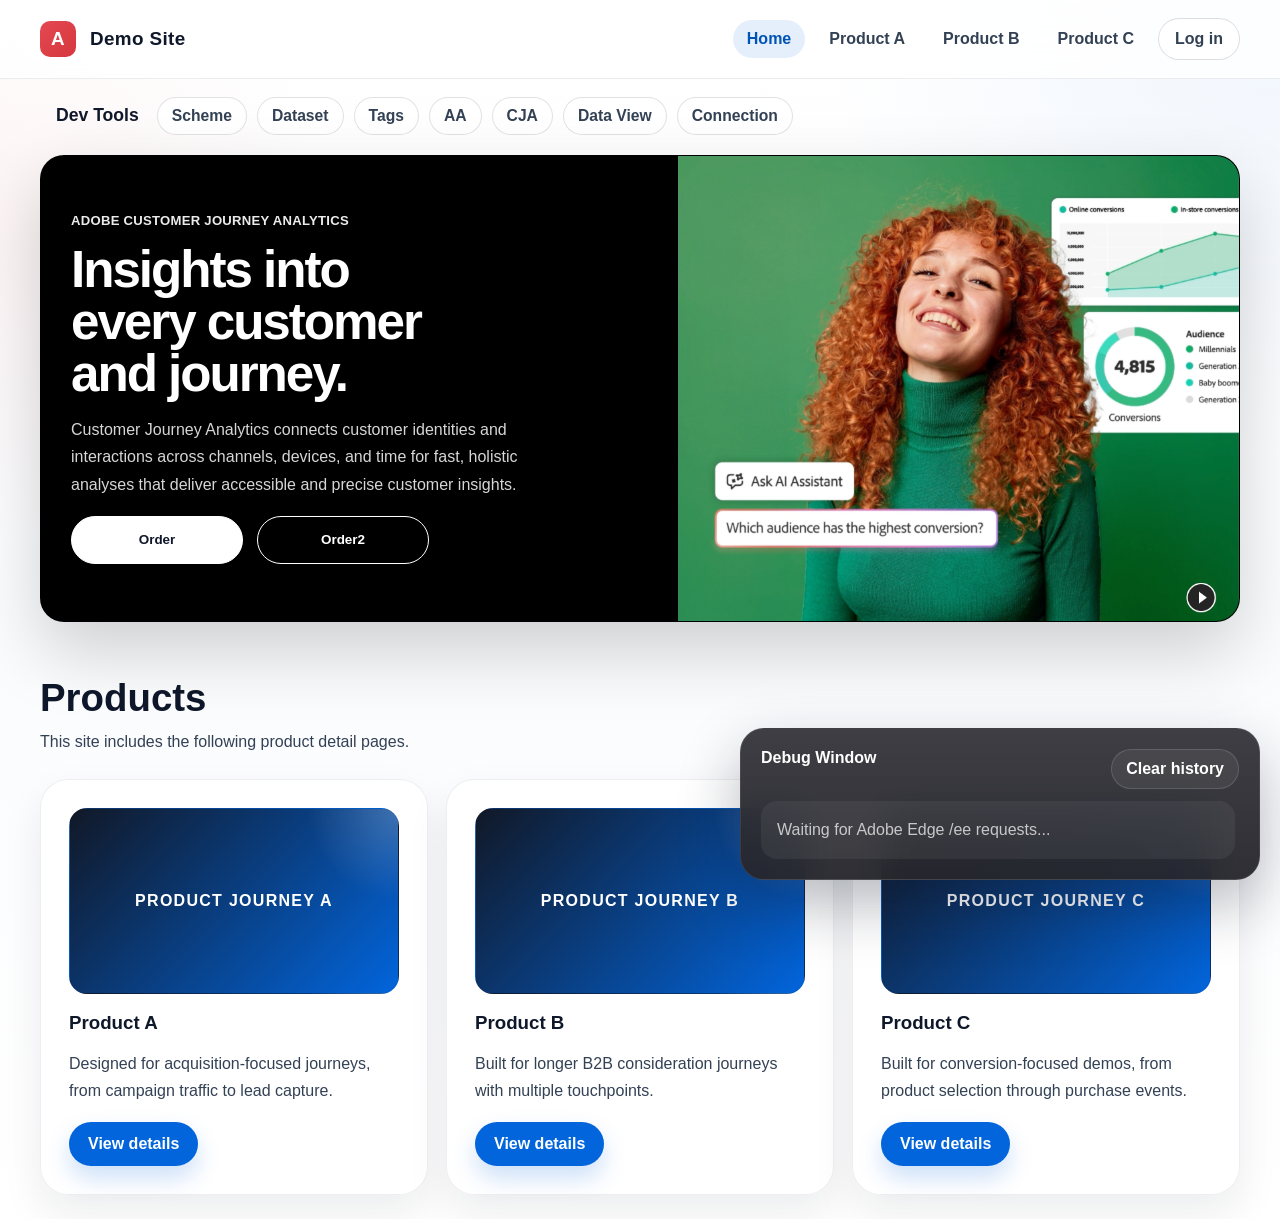
==== commit 0634aeab: "Remove order button from header" ====
--- a/index.html
+++ b/index.html
@@ -23,7 +23,6 @@
           <a href="product-a.html">Product A</a>
           <a href="product-b.html">Product B</a>
           <a href="product-c.html">Product C</a>
-          <a class="button button--primary" href="order1.html">Order</a>
           <div class="nav__account" data-login-root></div>
         </nav>
       </div>
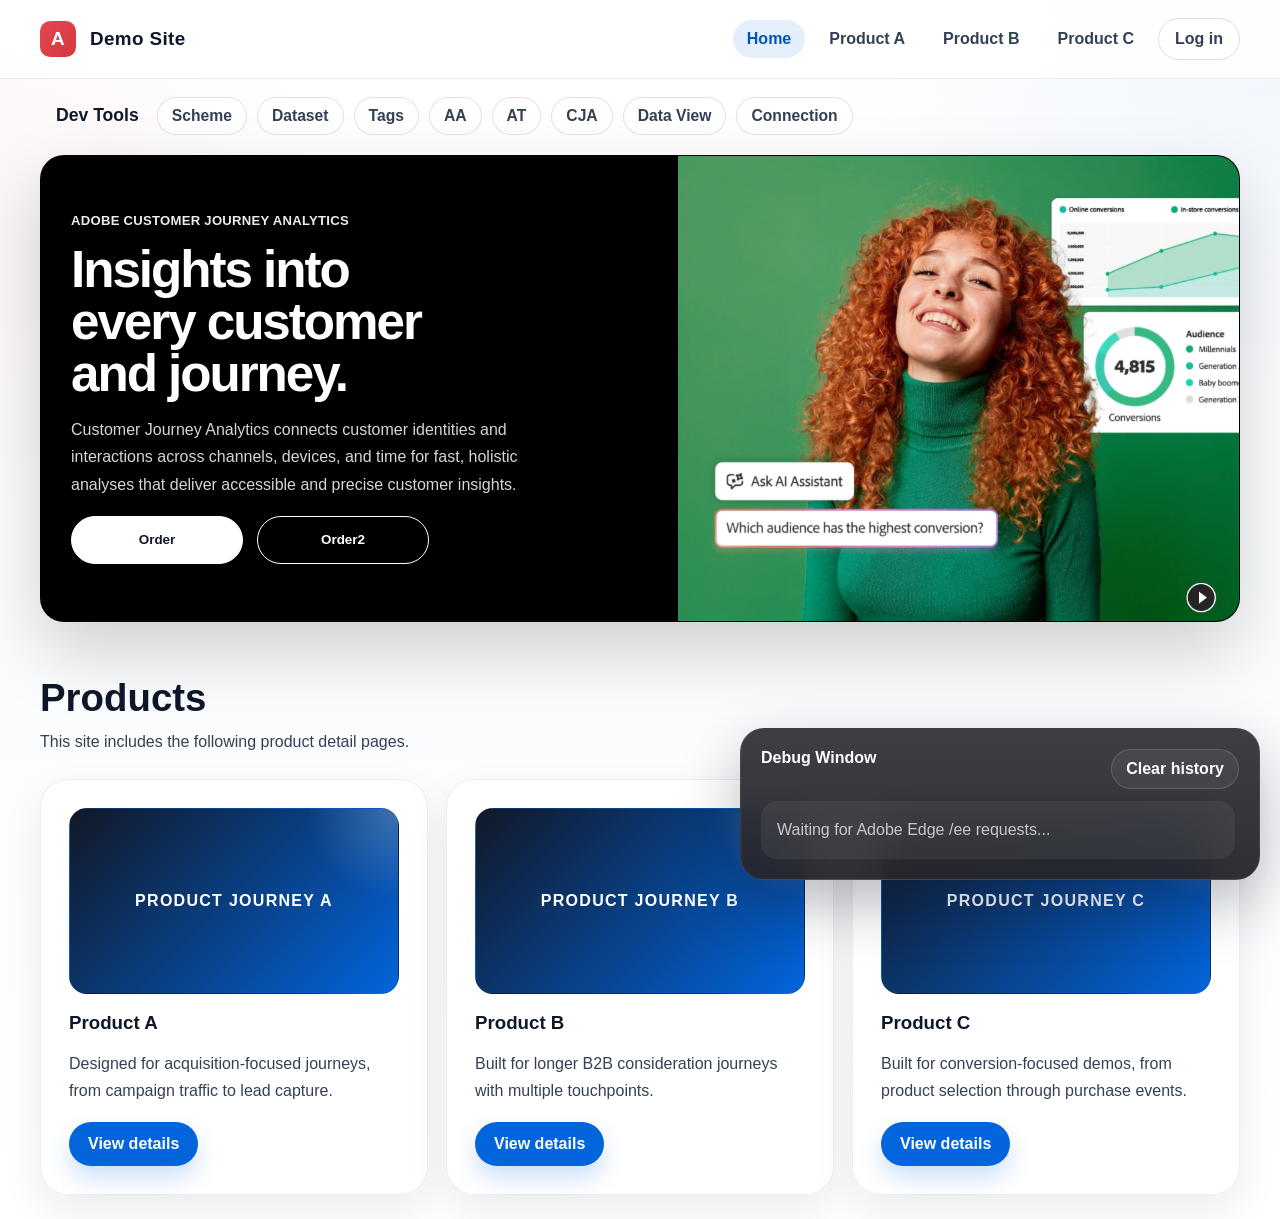
==== commit fd0250e1: "Add AT link to dev tools" ====
--- a/index.html
+++ b/index.html
@@ -53,6 +53,11 @@
               href="https://experience.adobe.com/#/@acssandboxgdctwo/so:acssan6/analytics/spa/#/workspace"
               target="adobe-tool-aa"
             >AA</a>
+            <a
+              class="tool-link"
+              href="https://experience.adobe.com/#/@acssandboxgdctwo/target/activities/activityLibrary"
+              target="adobe-tool-at"
+            >AT</a>
             <a
               class="tool-link"
               href="https://experience.adobe.com/#/@acssandboxgdctwo/platform/analytics/#/workspace"
